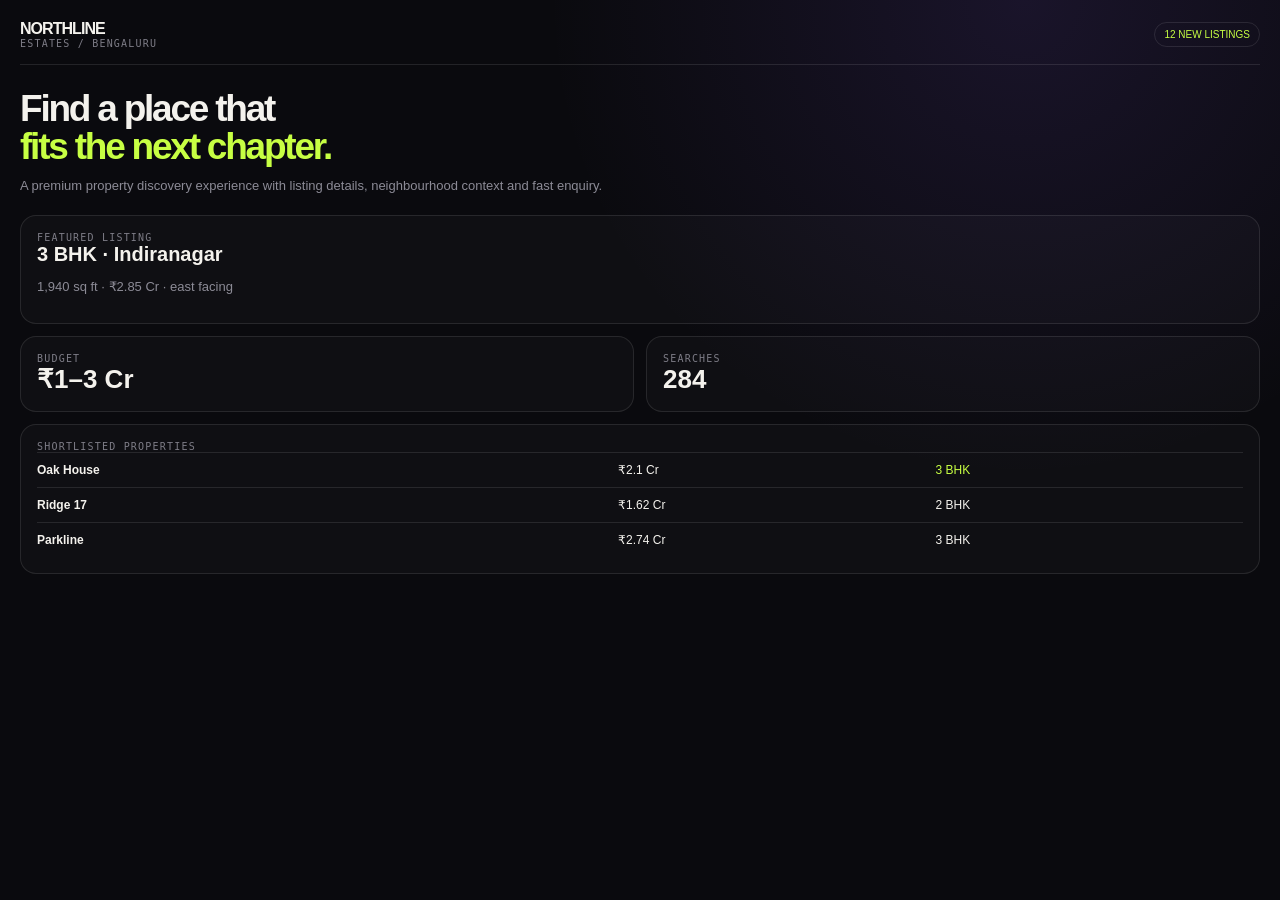
==== demos/real-estate.html @ 9c667606 "Add files via upload" ====
<!DOCTYPE html><html><head><meta charset="utf-8"><meta name="viewport" content="width=device-width,initial-scale=1"><title>Northline Estates</title><link rel="stylesheet" href="demo.css"></head><body><div class="wrap"><div class="top"><div><div class="logo">NORTHLINE</div><div class="mono">estates / Bengaluru</div></div><div class="pill">12 NEW LISTINGS</div></div><h1>Find a place that<br><span class="hero-note">fits the next chapter.</span></h1><p class="muted">A premium property discovery experience with listing details, neighbourhood context and fast enquiry.</p><div class="grid"><div class="panel wide"><div class="mono">Featured listing</div><h2>3 BHK · Indiranagar</h2><p class="muted">1,940 sq ft · ₹2.85 Cr · east facing</p></div><div class="panel"><div class="mono">Budget</div><strong style="font-size:26px">₹1–3 Cr</strong></div><div class="panel"><div class="mono">Searches</div><strong style="font-size:26px">284</strong></div><div class="panel wide"><div class="mono">Shortlisted properties</div><div class="table-row"><b>Oak House</b><span>₹2.1 Cr</span><span class="hero-note">3 BHK</span></div><div class="table-row"><b>Ridge 17</b><span>₹1.62 Cr</span><span>2 BHK</span></div><div class="table-row"><b>Parkline</b><span>₹2.74 Cr</span><span>3 BHK</span></div></div></div></div></body></html>
---- demos/demo.css ----
:root{--bg:#0a0a0e;--panel:#111118;--line:rgba(255,255,255,.1);--text:#f4f2ed;--muted:#8c8b96;--lime:#c7ff43;--violet:#9a7afc}*{box-sizing:border-box}body{margin:0;background:radial-gradient(circle at 80% 0%,rgba(139,92,246,.12),transparent 35%),var(--bg);color:var(--text);font-family:Arial,Helvetica,sans-serif}.wrap{min-height:100vh;padding:20px}.mono{font:10px ui-monospace,SFMono-Regular,Menlo,monospace;letter-spacing:.12em;color:#7e7d87;text-transform:uppercase}.top{display:flex;justify-content:space-between;align-items:center;border-bottom:1px solid var(--line);padding-bottom:15px}.logo{font-weight:800;letter-spacing:-.06em}.pill{border:1px solid var(--line);padding:6px 9px;border-radius:999px;font-size:10px;color:var(--lime)}h1{font-size:37px;letter-spacing:-.06em;line-height:1.02;margin:25px 0 10px}h2{font-size:20px;margin:0 0 7px}.muted{color:var(--muted);font-size:13px}.grid{display:grid;grid-template-columns:repeat(2,1fr);gap:12px;margin-top:22px}.panel{border:1px solid var(--line);background:rgba(255,255,255,.025);border-radius:16px;padding:16px}.stat{display:flex;justify-content:space-between;align-items:end}.stat strong{font-size:28px}.chart{height:110px;display:flex;align-items:end;gap:6px;margin-top:16px}.chart i{display:block;flex:1;background:linear-gradient(to top,var(--violet),var(--lime));border-radius:7px 7px 2px 2px}.wide{grid-column:span 2}.table-row{display:grid;grid-template-columns:1.3fr .7fr .7fr;gap:10px;padding:10px 0;border-top:1px solid var(--line);font-size:12px}.table-row:first-child{border-top:0}.hero-note{color:var(--lime)}
@media(max-width:480px){.grid{grid-template-columns:1fr}.wide{grid-column:span 1}}
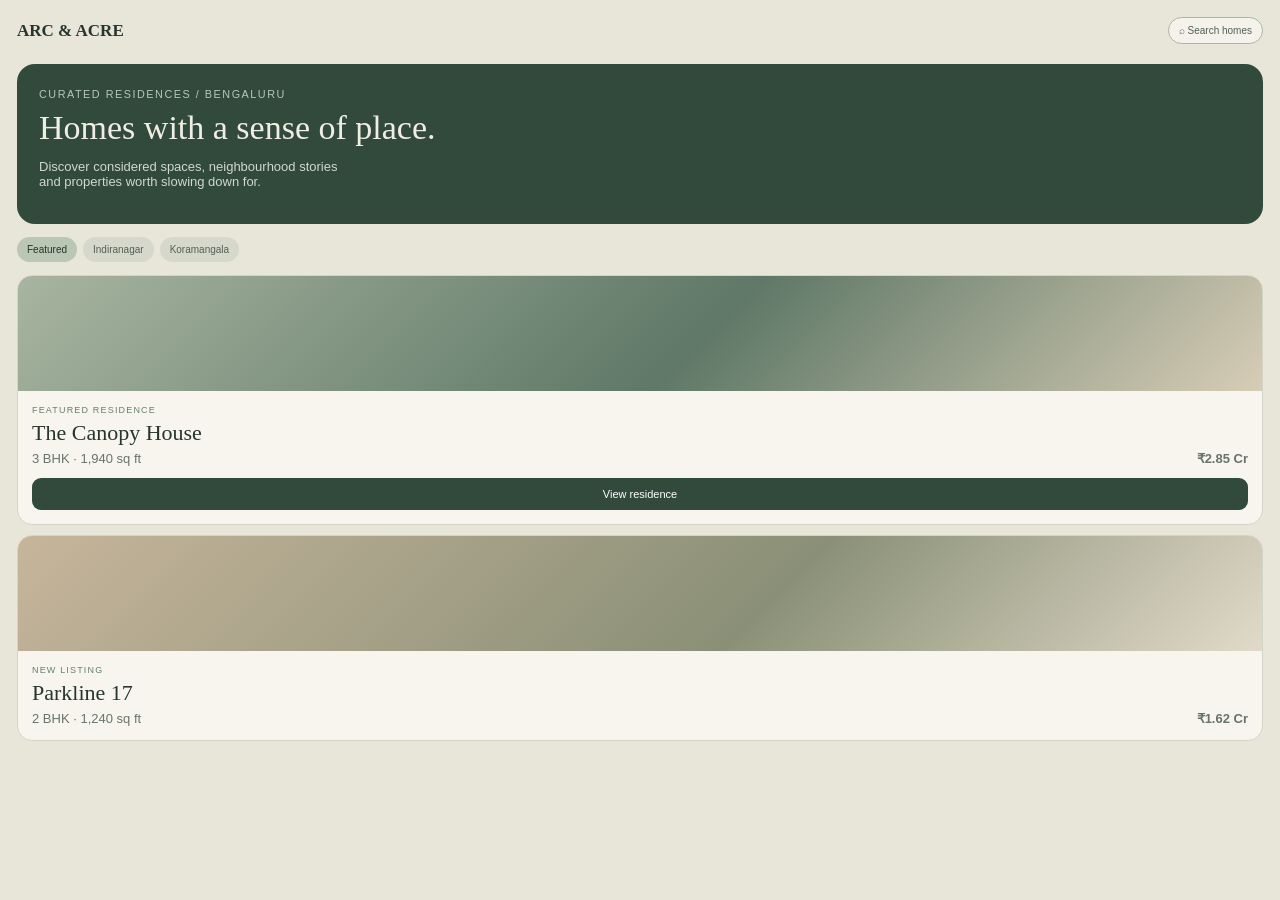
==== commit 90bea1d1: "Add files via upload" ====
--- a/demos/real-estate.html
+++ b/demos/real-estate.html
@@ -1 +1,3 @@
-<!DOCTYPE html><html><head><meta charset="utf-8"><meta name="viewport" content="width=device-width,initial-scale=1"><title>Northline Estates</title><link rel="stylesheet" href="demo.css"></head><body><div class="wrap"><div class="top"><div><div class="logo">NORTHLINE</div><div class="mono">estates / Bengaluru</div></div><div class="pill">12 NEW LISTINGS</div></div><h1>Find a place that<br><span class="hero-note">fits the next chapter.</span></h1><p class="muted">A premium property discovery experience with listing details, neighbourhood context and fast enquiry.</p><div class="grid"><div class="panel wide"><div class="mono">Featured listing</div><h2>3 BHK · Indiranagar</h2><p class="muted">1,940 sq ft · ₹2.85 Cr · east facing</p></div><div class="panel"><div class="mono">Budget</div><strong style="font-size:26px">₹1–3 Cr</strong></div><div class="panel"><div class="mono">Searches</div><strong style="font-size:26px">284</strong></div><div class="panel wide"><div class="mono">Shortlisted properties</div><div class="table-row"><b>Oak House</b><span>₹2.1 Cr</span><span class="hero-note">3 BHK</span></div><div class="table-row"><b>Ridge 17</b><span>₹1.62 Cr</span><span>2 BHK</span></div><div class="table-row"><b>Parkline</b><span>₹2.74 Cr</span><span>3 BHK</span></div></div></div></div></body></html>
+<!doctype html><html><head><meta charset="utf-8"><meta name="viewport" content="width=device-width,initial-scale=1"><title>Arc & Acre</title><style>
+*{box-sizing:border-box}body{margin:0;background:#e8e5d9;color:#27352e;font:13px Arial,sans-serif}.shell{min-height:100vh;padding:17px}.nav{display:flex;justify-content:space-between;align-items:center}.brand{font:700 17px Georgia}.search{border:1px solid #aab5a6;padding:7px 10px;border-radius:20px;background:#f4f2ea;color:#526054;font-size:10px}.hero{margin-top:20px;background:#314a3c;color:#f0eee3;padding:22px;border-radius:18px}.hero small{text-transform:uppercase;letter-spacing:.14em;color:#b7c9b7}.hero h1{font:400 34px Georgia;line-height:1.02;margin:10px 0}.hero p{color:#d1d8ce;max-width:310px}.filters{display:flex;gap:6px;margin:13px 0}.chip{padding:7px 10px;border-radius:20px;background:#d6d8cb;color:#526054;font-size:10px}.chip.active{background:#b9c7b4;color:#24352c}.property{background:#f7f5ed;border:1px solid #d2d5c8;border-radius:15px;overflow:hidden;margin-top:10px}.photo{height:115px;background:linear-gradient(135deg,#a8b5a0,#5f7867 55%,#d7cdb6)}.info{padding:14px}.tag{font-size:9px;color:#66806e;text-transform:uppercase;letter-spacing:.13em}.info h2{font:400 22px Georgia;margin:5px 0}.meta{display:flex;justify-content:space-between;color:#68746a}.cta{display:block;text-align:center;background:#314a3c;color:white;padding:10px;border-radius:9px;margin-top:12px;text-decoration:none;font-size:11px}@media(max-width:480px){.hero h1{font-size:30px}}
+</style></head><body><div class="shell"><div class="nav"><div class="brand">ARC & ACRE</div><div class="search">⌕ Search homes</div></div><div class="hero"><small>Curated residences / Bengaluru</small><h1>Homes with a sense of place.</h1><p>Discover considered spaces, neighbourhood stories and properties worth slowing down for.</p></div><div class="filters"><span class="chip active">Featured</span><span class="chip">Indiranagar</span><span class="chip">Koramangala</span></div><div class="property"><div class="photo"></div><div class="info"><div class="tag">Featured residence</div><h2>The Canopy House</h2><div class="meta"><span>3 BHK · 1,940 sq ft</span><b>₹2.85 Cr</b></div><a class="cta" href="#">View residence</a></div></div><div class="property"><div class="photo" style="background:linear-gradient(135deg,#c6b59b,#8a9077 60%,#e1dac9)"></div><div class="info"><div class="tag">New listing</div><h2>Parkline 17</h2><div class="meta"><span>2 BHK · 1,240 sq ft</span><b>₹1.62 Cr</b></div></div></div></div></body></html>
